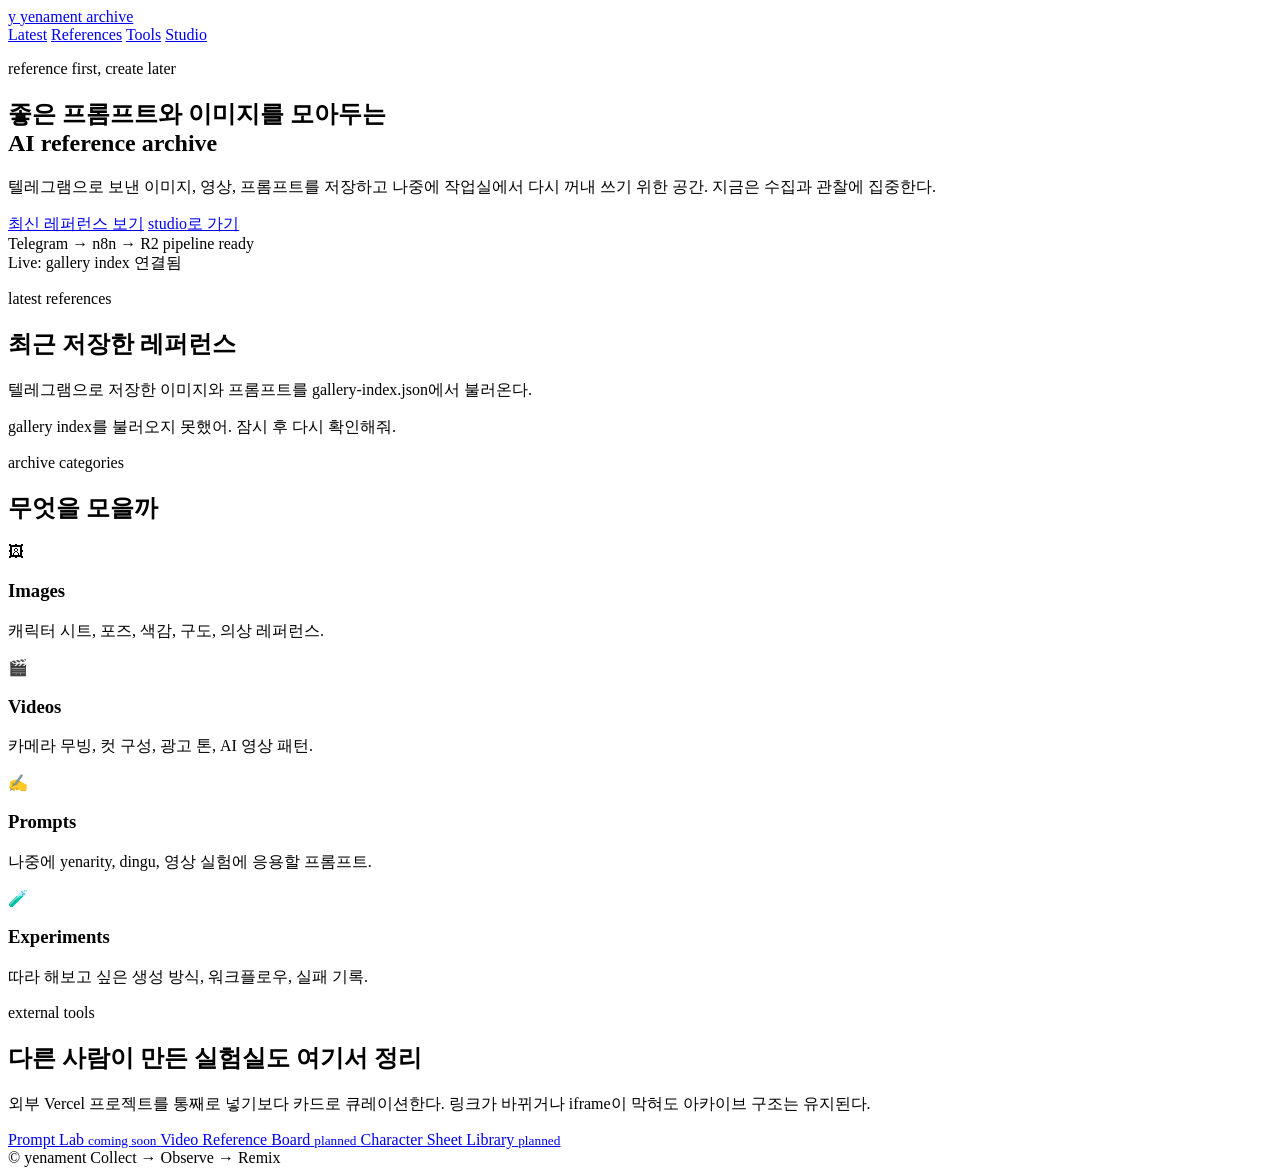
==== public/index.html @ 7fbe693a "Create index.html" ====
<!doctype html>
<html lang="ko">
  <head>
    <meta charset="UTF-8" />
    <meta name="viewport" content="width=device-width, initial-scale=1.0" />
    <title>yenament · archive</title>
    <meta
      name="description"
      content="예나의 AI reference archive. 이미지, 영상, 프롬프트, 외부 툴을 모으고 관찰하는 공간."
    />
    <link rel="stylesheet" href="./styles.css" />
  </head>
  <body>
    <header class="site-header">
      <a class="brand" href="/">
        <span class="brand-mark">y</span>
        <span>yenament archive</span>
      </a>
      <nav class="nav">
        <a href="#latest">Latest</a>
        <a href="#references">References</a>
        <a href="#tools">Tools</a>
        <a href="https://studio.yenament.com" target="_blank" rel="noopener noreferrer">Studio</a>
      </nav>
    </header>

    <main>
      <section class="hero">
        <p class="eyebrow">reference first, create later</p>
        <h1>좋은 프롬프트와 이미지를 모아두는<br />AI reference archive</h1>
        <p class="hero-copy">
          텔레그램으로 보낸 이미지, 영상, 프롬프트를 저장하고 나중에 작업실에서 다시 꺼내 쓰기 위한 공간.
          지금은 수집과 관찰에 집중한다.
        </p>
        <div class="hero-actions">
          <a class="button primary" href="#latest">최신 레퍼런스 보기</a>
          <a class="button ghost" href="https://studio.yenament.com" target="_blank" rel="noopener noreferrer">studio로 가기</a>
        </div>
      </section>

      <section class="status-panel" aria-label="archive pipeline status">
        <div>
          <span class="status-dot"></span>
          Telegram → n8n → R2 pipeline ready
        </div>
        <div>Live: gallery index 연결됨</div>
      </section>

      <section id="latest" class="section">
        <div class="section-heading">
          <p class="eyebrow">latest references</p>
          <h2>최근 저장한 레퍼런스</h2>
          <p class="section-copy">텔레그램으로 저장한 이미지와 프롬프트를 gallery-index.json에서 불러온다.</p>
        </div>
        <div id="referenceGrid" class="reference-grid" aria-live="polite">
          <p class="loading-message">레퍼런스 불러오는 중...</p>
        </div>
      </section>

      <section id="references" class="section">
        <div class="section-heading">
          <p class="eyebrow">archive categories</p>
          <h2>무엇을 모을까</h2>
        </div>
        <div class="grid cards">
          <article class="card">
            <span class="card-icon">🖼</span>
            <h3>Images</h3>
            <p>캐릭터 시트, 포즈, 색감, 구도, 의상 레퍼런스.</p>
          </article>
          <article class="card">
            <span class="card-icon">🎬</span>
            <h3>Videos</h3>
            <p>카메라 무빙, 컷 구성, 광고 톤, AI 영상 패턴.</p>
          </article>
          <article class="card">
            <span class="card-icon">✍️</span>
            <h3>Prompts</h3>
            <p>나중에 yenarity, dingu, 영상 실험에 응용할 프롬프트.</p>
          </article>
          <article class="card">
            <span class="card-icon">🧪</span>
            <h3>Experiments</h3>
            <p>따라 해보고 싶은 생성 방식, 워크플로우, 실패 기록.</p>
          </article>
        </div>
      </section>

      <section id="tools" class="section split">
        <div>
          <p class="eyebrow">external tools</p>
          <h2>다른 사람이 만든 실험실도 여기서 정리</h2>
          <p>
            외부 Vercel 프로젝트를 통째로 넣기보다 카드로 큐레이션한다.
            링크가 바뀌거나 iframe이 막혀도 아카이브 구조는 유지된다.
          </p>
        </div>
        <div class="tool-list">
          <a class="tool-item" href="#" aria-disabled="true">
            <span>Prompt Lab</span>
            <small>coming soon</small>
          </a>
          <a class="tool-item" href="#" aria-disabled="true">
            <span>Video Reference Board</span>
            <small>planned</small>
          </a>
          <a class="tool-item" href="#" aria-disabled="true">
            <span>Character Sheet Library</span>
            <small>planned</small>
          </a>
        </div>
      </section>
    </main>

    <footer class="footer">
      <span>© yenament</span>
      <span>Collect → Observe → Remix</span>
    </footer>

    <script>
      const INDEX_URL = '/api/gallery-index';
      const grid = document.querySelector('#referenceGrid');

      function formatDate(value) {
        if (!value) return 'no date';
        const date = new Date(value);
        if (Number.isNaN(date.getTime())) return value.slice(0, 10);
        return date.toISOString().slice(0, 10);
      }

      function escapeHtml(value = '') {
        return String(value)
          .replaceAll('&', '&amp;')
          .replaceAll('<', '&lt;')
          .replaceAll('>', '&gt;')
          .replaceAll('"', '&quot;')
          .replaceAll("'", '&#039;');
      }

      async function copyText(text, button) {
        try {
          await navigator.clipboard.writeText(text || '');
          const original = button.textContent;
          button.textContent = 'Copied';
          setTimeout(() => (button.textContent = original), 1200);
        } catch (error) {
          button.textContent = 'Copy failed';
        }
      }

      function buildCard(item) {
        const title = item.title || item.image_key?.split('/').pop() || 'untitled reference';
        const prompt = item.prompt || '';
        const project = item.project || 'reference';
        const date = formatDate(item.created_at);
        const imageUrl = item.image_url || '';
        const type = item.mime_type || 'image';

        return `
          <article class="reference-card">
            <a class="reference-image-link" href="${escapeHtml(imageUrl)}" target="_blank" rel="noopener noreferrer">
              <img class="reference-image" src="${escapeHtml(imageUrl)}" alt="${escapeHtml(title)}" loading="lazy" />
            </a>
            <div class="reference-body">
              <p class="reference-type">${escapeHtml(type)} · ${escapeHtml(item.source || 'telegram')}</p>
              <h3>${escapeHtml(title)}</h3>
              <p class="reference-prompt">${escapeHtml(prompt || 'no prompt')}</p>
              <div class="reference-actions">
                <button type="button" data-copy="prompt" data-value="${escapeHtml(prompt)}">Copy prompt</button>
                <button type="button" data-copy="url" data-value="${escapeHtml(imageUrl)}">Copy image URL</button>
              </div>
              <div class="reference-meta">
                <span>project: ${escapeHtml(project)}</span>
                <span>${escapeHtml(date)}</span>
              </div>
            </div>
          </article>
        `;
      }

      async function loadReferences() {
        try {
          const response = await fetch(`${INDEX_URL}?t=${Date.now()}`);
          if (!response.ok) throw new Error('index fetch failed');
          const data = await response.json();
          const seen = new Set();
          const items = data
            .filter((item) => item.image_url && item.image_key)
            .sort((a, b) => new Date(b.created_at || 0) - new Date(a.created_at || 0))
            .filter((item) => {
              if (seen.has(item.image_key)) return false;
              seen.add(item.image_key);
              return true;
            })
            .slice(0, 24);

          if (!items.length) {
            grid.innerHTML = '<p class="loading-message">아직 표시할 레퍼런스가 없어.</p>';
            return;
          }

          grid.innerHTML = items.map(buildCard).join('');
        } catch (error) {
          grid.innerHTML = '<p class="loading-message">gallery index를 불러오지 못했어. 잠시 후 다시 확인해줘.</p>';
        }
      }

      grid.addEventListener('click', (event) => {
        const button = event.target.closest('button[data-copy]');
        if (!button) return;
        copyText(button.dataset.value, button);
      });

      loadReferences();
    </script>
  </body>
</html>
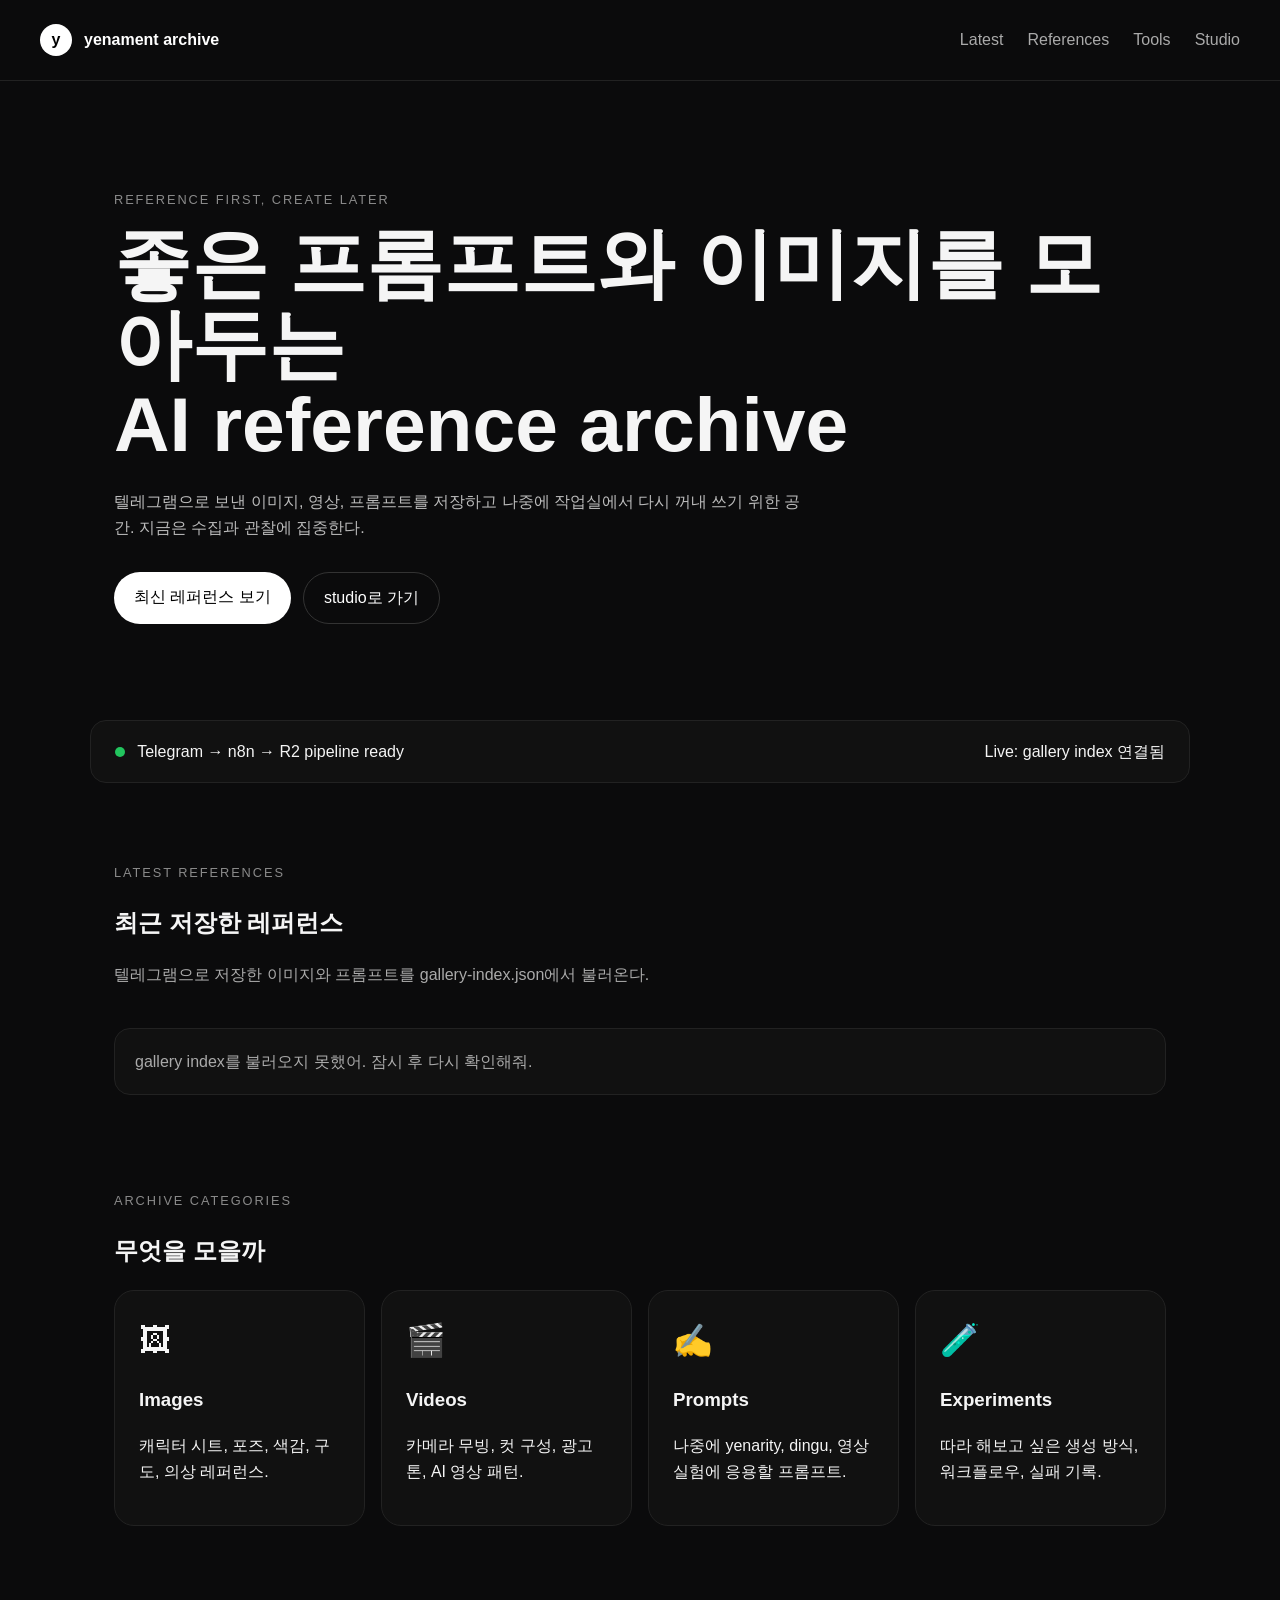
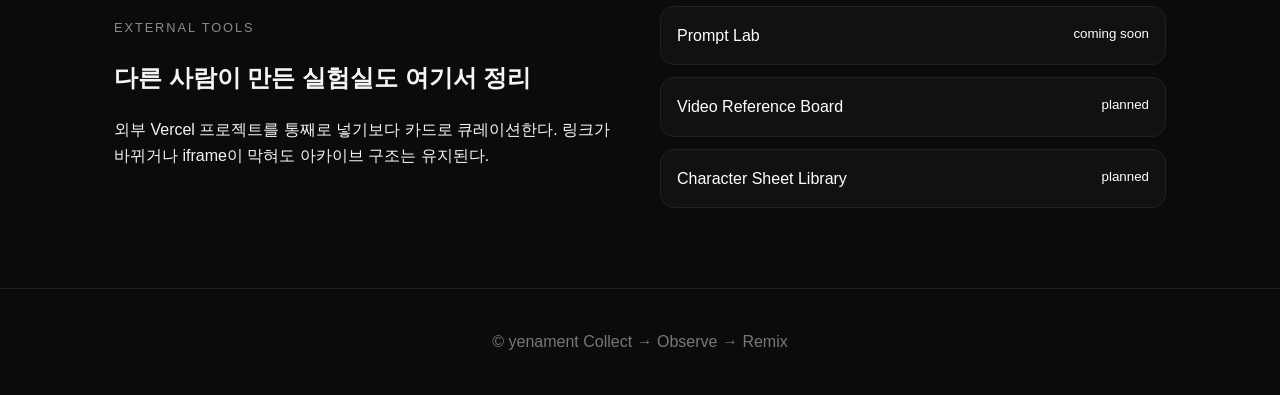
==== commit caedaee2: "Update index.html" ====
--- a/public/index.html
+++ b/public/index.html
@@ -147,19 +147,27 @@
           button.textContent = 'Copy failed';
         }
       }
-
+    function getCoverImage(item) {
+        return item.cover_image_url || item.image_url || item.images?.[0]?.image_url || '';
+    }
+
+    function getImageCount(item) {
+        return Array.isArray(item.images) ? item.images.length : 1;
+    }
       function buildCard(item) {
-        const title = item.title || item.image_key?.split('/').pop() || 'untitled reference';
-        const prompt = item.prompt || '';
+        const title = item.title || item.image_key?.split('/').pop() || item.images?.[0]?.image_key?.split('/').pop() || 'untitled reference';   const prompt = item.prompt || '';
         const project = item.project || 'reference';
         const date = formatDate(item.created_at);
-        const imageUrl = item.image_url || '';
+        const imageUrl = getCoverImage(item);
         const type = item.mime_type || 'image';
+        const count = getImageCount(item);
+        const groupBadge = count > 1 ? `<span class="image-count-badge">+${count} photos</span>` : '';
 
         return `
           <article class="reference-card">
             <a class="reference-image-link" href="${escapeHtml(imageUrl)}" target="_blank" rel="noopener noreferrer">
               <img class="reference-image" src="${escapeHtml(imageUrl)}" alt="${escapeHtml(title)}" loading="lazy" />
+            ${groupBadge}
             </a>
             <div class="reference-body">
               <p class="reference-type">${escapeHtml(type)} · ${escapeHtml(item.source || 'telegram')}</p>
@@ -185,7 +193,7 @@
           const data = await response.json();
           const seen = new Set();
           const items = data
-            .filter((item) => item.image_url && item.image_key)
+            .filter((item) => getCoverImage(item))
             .sort((a, b) => new Date(b.created_at || 0) - new Date(a.created_at || 0))
             .filter((item) => {
               if (seen.has(item.image_key)) return false;
--- a/public/styles.css
+++ b/public/styles.css
@@ -0,0 +1 @@
+*{box-sizing:border-box}body{margin:0;font-family:-apple-system,BlinkMacSystemFont,'Segoe UI',sans-serif;background:#0b0b0c;color:#f5f5f5;line-height:1.6}.site-header{display:flex;justify-content:space-between;align-items:center;padding:24px 40px;border-bottom:1px solid #222}.brand{display:flex;gap:12px;align-items:center;color:#fff;text-decoration:none;font-weight:700}.brand-mark{width:32px;height:32px;border-radius:50%;background:#fff;color:#000;display:flex;align-items:center;justify-content:center;text-transform:lowercase}.nav{display:flex;gap:24px}.nav a{color:#aaa;text-decoration:none}.nav a:hover{color:#fff}.hero{max-width:1100px;margin:0 auto;padding:96px 24px}.eyebrow{text-transform:uppercase;letter-spacing:.15em;color:#8a8a8a;font-size:.8rem}.hero h1{font-size:clamp(2.5rem,6vw,5rem);line-height:1.05;margin:12px 0 24px}.hero-copy{max-width:700px;color:#bcbcbc}.hero-actions{display:flex;gap:12px;margin-top:32px}.button{padding:12px 20px;border-radius:999px;text-decoration:none}.primary{background:#fff;color:#000}.ghost{border:1px solid #333;color:#fff}.status-panel{margin:0 auto;max-width:1100px;background:#111;border:1px solid #222;padding:18px 24px;border-radius:16px;display:flex;justify-content:space-between;gap:16px}.status-dot{display:inline-block;width:10px;height:10px;background:#22c55e;border-radius:50%;margin-right:8px}.section{max-width:1100px;margin:80px auto;padding:0 24px}.section-copy{max-width:720px;color:#aaa}.cards{display:grid;grid-template-columns:repeat(auto-fit,minmax(220px,1fr));gap:16px}.card{background:#111;border:1px solid #222;border-radius:20px;padding:24px}.card-icon{font-size:2rem}.reference-grid{display:grid;grid-template-columns:repeat(auto-fit,minmax(260px,1fr));gap:18px;margin-top:24px}.reference-card{background:#111;border:1px solid #242424;border-radius:24px;overflow:hidden;box-shadow:0 18px 50px rgba(0,0,0,.25)}.reference-image-link{display:block;background:#171717}.reference-image{display:block;width:100%;height:230px;object-fit:cover}.reference-preview{height:190px;display:flex;align-items:flex-end;padding:18px;font-size:.78rem;text-transform:uppercase;letter-spacing:.16em;color:rgba(255,255,255,.78)}.gradient-pink{background:radial-gradient(circle at 25% 20%,#ffd1e8,transparent 28%),linear-gradient(135deg,#7c2d57,#ec4899 48%,#fbcfe8)}.gradient-dingu{background:radial-gradient(circle at 70% 30%,#f8fafc,transparent 24%),linear-gradient(135deg,#111827,#374151 55%,#e5e7eb)}.gradient-anime{background:radial-gradient(circle at 30% 20%,#fff7ed,transparent 25%),linear-gradient(135deg,#f9a8d4,#c084fc 45%,#60a5fa)}.reference-body{padding:20px}.reference-type{margin:0 0 6px;color:#8a8a8a;font-size:.78rem;text-transform:uppercase;letter-spacing:.1em}.reference-body h3{margin:0 0 10px;font-size:1.2rem}.reference-prompt{color:#c8c8c8;font-size:.92rem;min-height:64px;display:-webkit-box;-webkit-line-clamp:4;-webkit-box-orient:vertical;overflow:hidden}.reference-actions{display:flex;flex-wrap:wrap;gap:8px;margin-top:14px}.reference-actions button{appearance:none;border:1px solid #333;background:#171717;color:#eee;border-radius:999px;padding:8px 12px;cursor:pointer;font:inherit;font-size:.8rem}.reference-actions button:hover{background:#222}.reference-meta{display:flex;justify-content:space-between;gap:12px;color:#8a8a8a;font-size:.8rem;border-top:1px solid #242424;padding-top:14px;margin-top:16px}.loading-message{grid-column:1/-1;color:#aaa;background:#111;border:1px solid #222;border-radius:16px;padding:20px}.split{display:grid;grid-template-columns:1fr 1fr;gap:40px}.tool-list{display:flex;flex-direction:column;gap:12px}.tool-item{background:#111;border:1px solid #222;border-radius:14px;padding:16px;color:#fff;text-decoration:none;display:flex;justify-content:space-between}.footer{padding:40px;text-align:center;color:#777;border-top:1px solid #222}@media(max-width:768px){.split,.site-header,.status-panel{display:block}.nav{margin-top:12px}.hero{padding-top:64px}.reference-meta{display:block}.reference-meta span{display:block;margin-top:4px}.reference-image{height:210px}}
